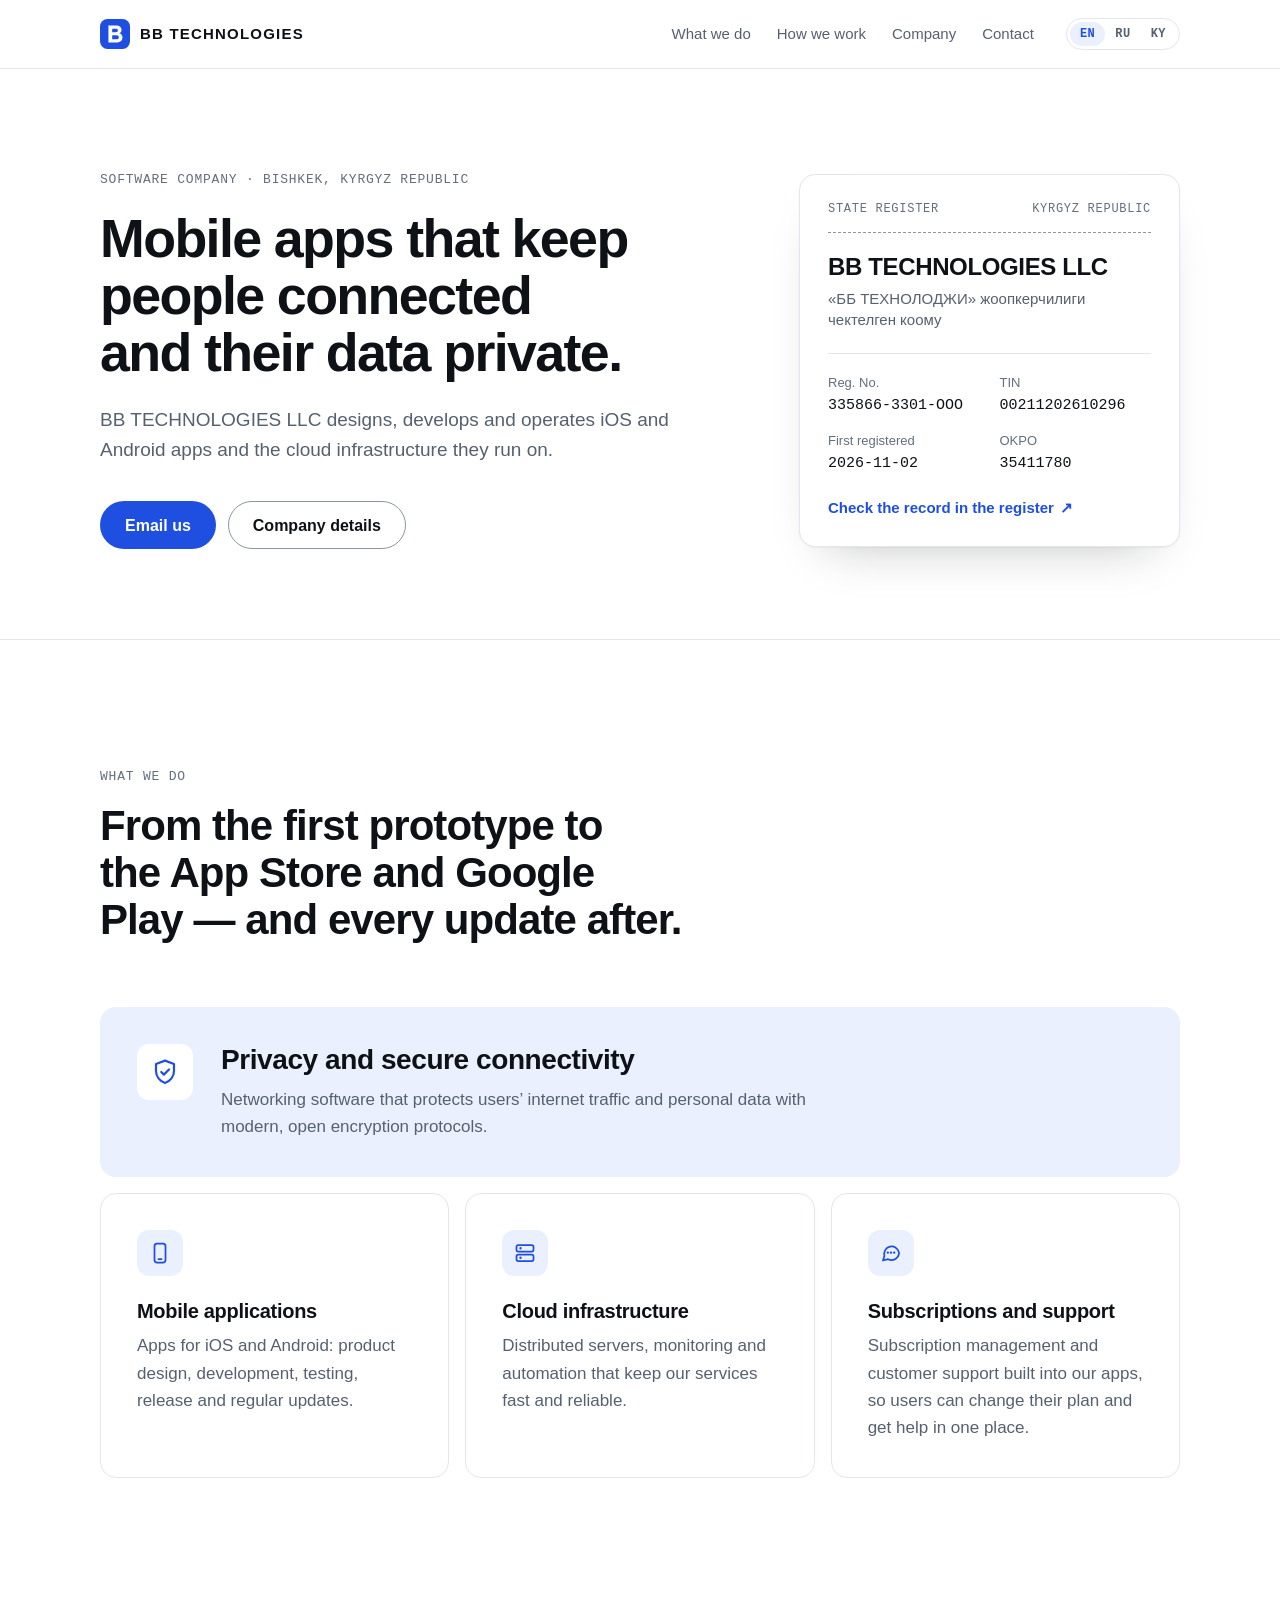
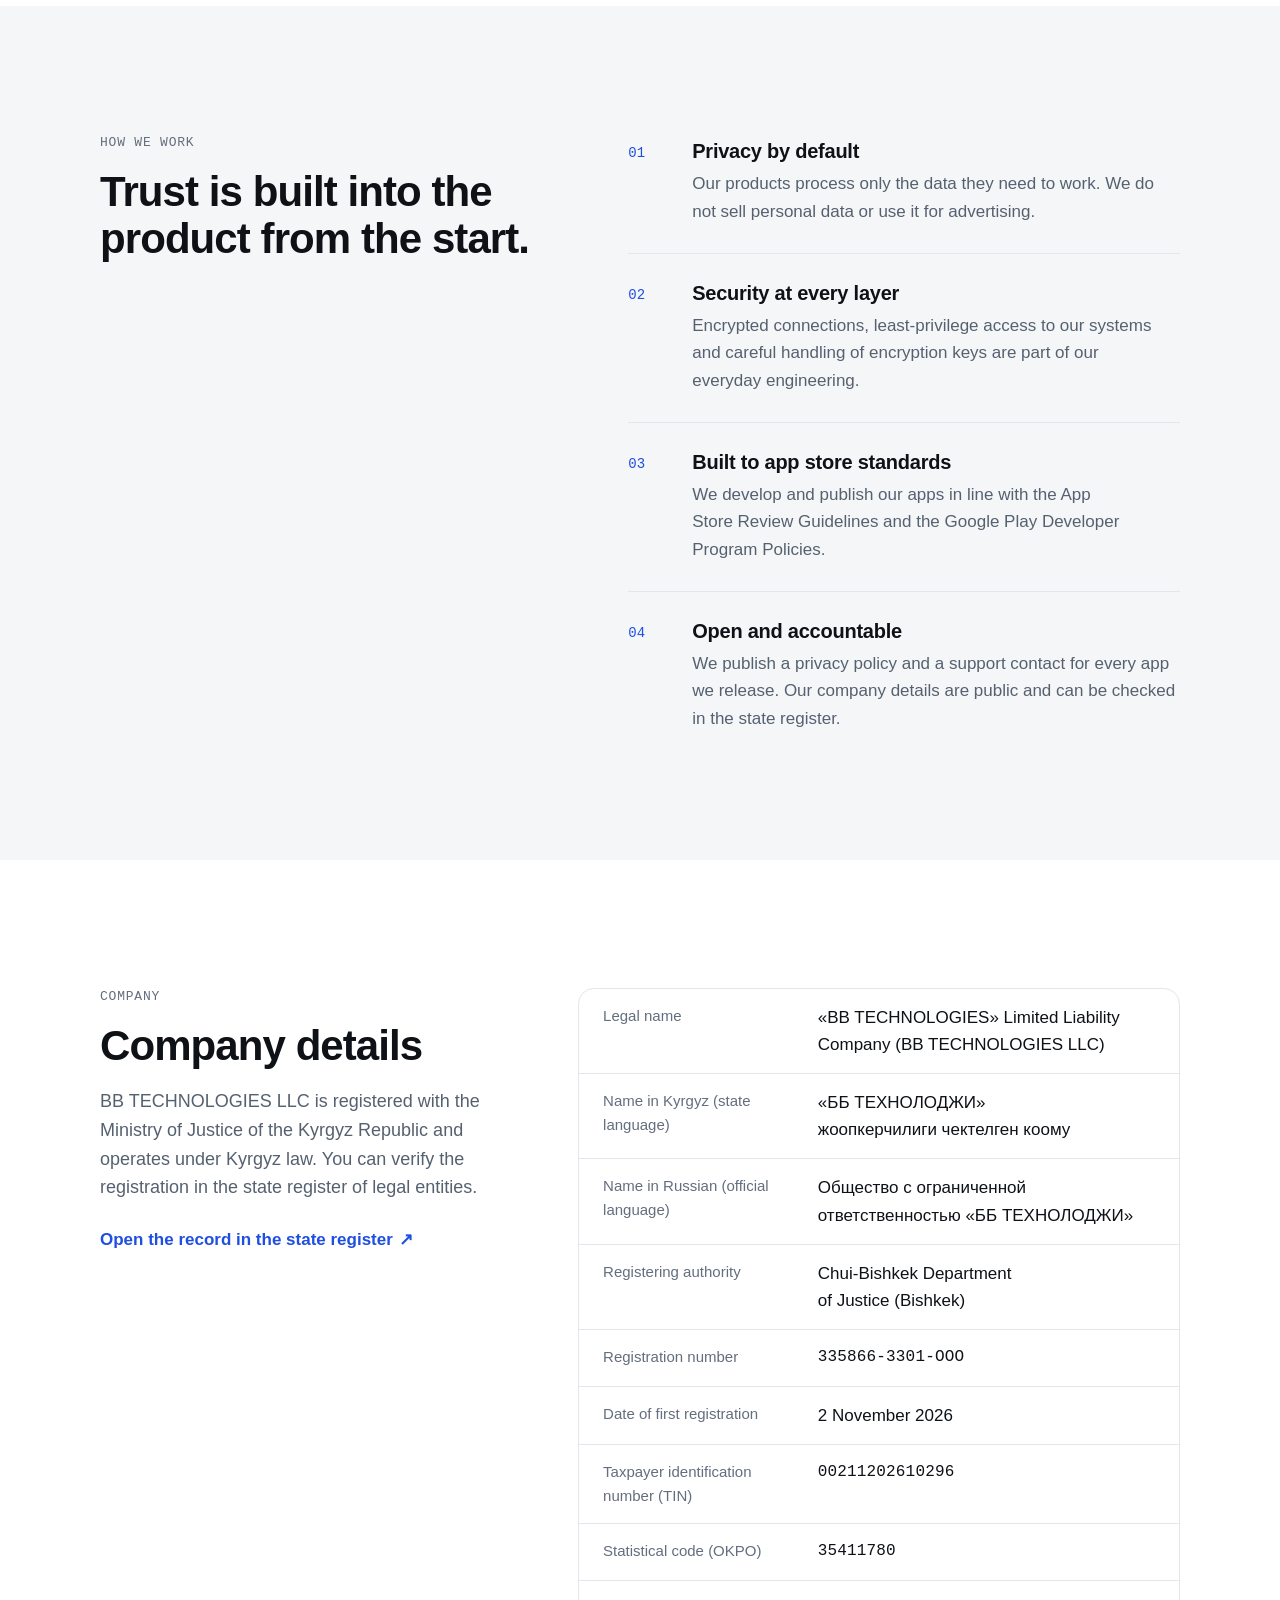
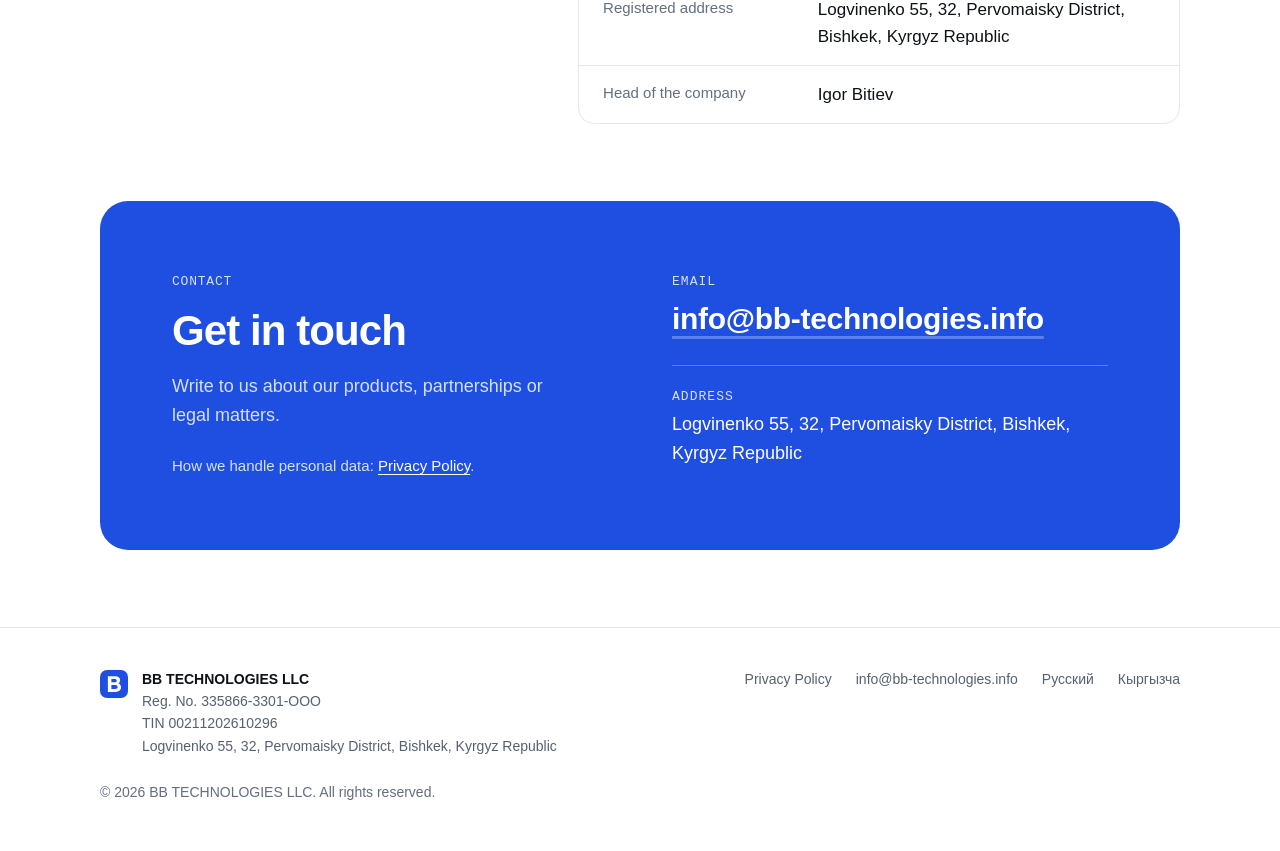
==== index.html @ 293d9f36 "Update website (2026-11-06) Co-Authored-By: Claude Opus 5.5 <noreply@anthropic.com>" ====
<!doctype html>
<html lang="en">
<head>
<meta charset="utf-8">
<meta name="viewport" content="width=device-width, initial-scale=1">
<meta http-equiv="Content-Security-Policy" content="default-src 'none'; img-src 'self' data:; style-src 'self'; base-uri 'none'; form-action 'none'">
<meta name="referrer" content="strict-origin-when-cross-origin">
<title>BB TECHNOLOGIES LLC — mobile apps and secure connectivity</title>
<meta name="description" content="BB TECHNOLOGIES LLC is a software company in Bishkek, Kyrgyz Republic. We build and operate iOS and Android apps and the cloud infrastructure they run on.">
<link rel="canonical" href="https://bb-technologies.info/">
<link rel="alternate" hreflang="en" href="https://bb-technologies.info/">
<link rel="alternate" hreflang="ru" href="https://bb-technologies.info/ru/">
<link rel="alternate" hreflang="ky" href="https://bb-technologies.info/ky/">
<link rel="alternate" hreflang="x-default" href="https://bb-technologies.info/">
<meta name="theme-color" media="(prefers-color-scheme: light)" content="#ffffff">
<meta name="theme-color" media="(prefers-color-scheme: dark)" content="#0b0e13">
<meta property="og:type" content="website">
<meta property="og:site_name" content="BB TECHNOLOGIES">
<meta property="og:title" content="BB TECHNOLOGIES LLC — mobile apps and secure connectivity">
<meta property="og:description" content="BB TECHNOLOGIES LLC is a software company in Bishkek, Kyrgyz Republic. We build and operate iOS and Android apps and the cloud infrastructure they run on.">
<meta property="og:locale" content="en_US">
<meta property="og:url" content="https://bb-technologies.info/">
<meta property="og:locale:alternate" content="ru_RU">
<meta property="og:locale:alternate" content="ky_KG">
<meta property="og:image" content="https://bb-technologies.info/assets/og.png">
<meta property="og:image:width" content="1200">
<meta property="og:image:height" content="630">
<meta name="twitter:card" content="summary_large_image">
<link rel="icon" href="/favicon.ico" sizes="32x32">
<link rel="icon" href="/assets/favicon.svg" type="image/svg+xml">
<link rel="apple-touch-icon" href="/assets/apple-touch-icon.png">
<link rel="stylesheet" href="/assets/site.css?v=ba6f74b566">
<script type="application/ld+json">
{
  "@context": "https://schema.org",
  "@type": "Organization",
  "@id": "https://bb-technologies.info/#organization",
  "name": "BB TECHNOLOGIES LLC",
  "legalName": "«BB TECHNOLOGIES» Limited Liability Company",
  "alternateName": [
    "BB TECHNOLOGIES",
    "«ББ ТЕХНОЛОДЖИ» жоопкерчилиги чектелген коому",
    "Общество с ограниченной ответственностью «ББ ТЕХНОЛОДЖИ»"
  ],
  "url": "https://bb-technologies.info/",
  "email": "info@bb-technologies.info",
  "foundingDate": "2026-11-02",
  "taxID": "00211202610296",
  "identifier": [
    {
      "@type": "PropertyValue",
      "propertyID": "Registration number",
      "value": "335866-3301-OOO"
    },
    {
      "@type": "PropertyValue",
      "propertyID": "OKPO",
      "value": "35411780"
    }
  ],
  "address": {
    "@type": "PostalAddress",
    "streetAddress": "Logvinenko 55, 32",
    "addressLocality": "Bishkek",
    "addressCountry": "KG"
  },
  "sameAs": [
    "https://record.minjust.gov.kg/view/00211202610296"
  ],
  "logo": "https://bb-technologies.info/assets/logo-512.png"
}
</script>
</head>
<body>
<a class="skip" href="#main">Skip to content</a>
<header class="site-header">
  <div class="container header-inner">
    <a class="brand" href="/" aria-label="BB TECHNOLOGIES, home page">
      <svg class="brand-mark" viewBox="0 0 32 32" aria-hidden="true" focusable="false"><rect class="tile" width="32" height="32" rx="8"/><path class="glyph" fill-rule="evenodd" d="M9 7h8.4c3.4 0 5.6 1.8 5.6 4.6 0 1.7-.9 3-2.4 3.6 2 .6 3.4 2.3 3.4 4.5 0 3.2-2.5 5.3-6.2 5.3H9V7Zm4 3.4V14h4c1.3 0 2.1-.7 2.1-1.8s-.8-1.8-2.1-1.8h-4Zm0 6.8v4.4h4.6c1.6 0 2.5-.8 2.5-2.2s-.9-2.2-2.5-2.2H13Z"/></svg>
      <span class="brand-name"><b>BB</b> TECHNOLOGIES</span>
    </a>
    <nav class="nav" aria-label="Main">
      <a href="/#services">What we do</a>
      <a href="/#approach">How we work</a>
      <a href="/#company">Company</a>
      <a href="/#contact">Contact</a>
    </nav>
    <nav class="lang" aria-label="Language">
      <a href="/" hreflang="en" lang="en" title="English" aria-current="page">EN</a>
      <a href="/ru/" hreflang="ru" lang="ru" title="Русский">RU</a>
      <a href="/ky/" hreflang="ky" lang="ky" title="Кыргызча">KY</a>
    </nav>
  </div>
</header>
<main id="main">
<section class="hero">
  <div class="container hero-inner">
    <div class="hero-copy">
      <p class="label">Software company · Bishkek, Kyrgyz Republic</p>
      <h1>Mobile apps that keep people connected and their data private.</h1>
      <p class="lead"><span class="nw">BB TECHNOLOGIES LLC</span> designs, develops and operates iOS and Android apps and the cloud infrastructure they run on.</p>
      <div class="actions">
        <a class="btn btn-primary" href="mailto:info@bb-technologies.info">Email us</a>
        <a class="btn btn-ghost" href="#company">Company details</a>
      </div>
    </div>
    <div class="hero-art">
      <aside class="regcard" aria-labelledby="regcard-name">
        <p class="regcard-top"><span>State register</span><span>Kyrgyz Republic</span></p>
        <p class="regcard-name" id="regcard-name"><span class="nw">BB TECHNOLOGIES LLC</span></p>
        <p class="regcard-alt" lang="ky"><span class="nw">«ББ ТЕХНОЛОДЖИ»</span> жоопкерчилиги чектелген коому</p>
        <dl class="regcard-ids">
          <div><dt>Reg. No.</dt><dd>335866-3301-OOO</dd></div>
          <div><dt>TIN</dt><dd>00211202610296</dd></div>
          <div><dt>First registered</dt><dd><time datetime="2026-11-02">2026-11-02</time></dd></div>
          <div><dt>OKPO</dt><dd>35411780</dd></div>
        </dl>
        <a class="regcard-link" href="https://record.minjust.gov.kg/view/00211202610296" rel="noopener noreferrer">Check the record in the register</a>
      </aside>
    </div>
  </div>
</section>

<section id="services" class="section" aria-labelledby="services-title">
  <div class="container">
    <div class="section-head">
      <p class="label">What we do</p>
      <h2 id="services-title">From the first prototype to the App Store and Google Play — and every update after.</h2>
    </div>
    <div class="cards">
      <article class="card card-lead">
        <svg class="icon" viewBox="0 0 24 24" aria-hidden="true" focusable="false"><path d="M12 2.9 4.8 5.6v5.5c0 4.4 3 8.3 7.2 9.7 4.2-1.4 7.2-5.3 7.2-9.7V5.6L12 2.9Z"/><path d="m9 12 2.1 2.1L15.2 10"/></svg>
        <h3>Privacy and secure connectivity</h3>
        <p>Networking software that protects users’ internet traffic and personal data with modern, open encryption protocols.</p>
      </article>
      <article class="card">
        <svg class="icon" viewBox="0 0 24 24" aria-hidden="true" focusable="false"><rect x="6.5" y="2.5" width="11" height="19" rx="2.6"/><path d="M10.5 18.2h3"/></svg>
        <h3>Mobile applications</h3>
        <p>Apps for iOS and Android: product design, development, testing, release and regular updates.</p>
      </article>
      <article class="card">
        <svg class="icon" viewBox="0 0 24 24" aria-hidden="true" focusable="false"><rect x="3.5" y="4" width="17" height="6.5" rx="1.8"/><rect x="3.5" y="13.5" width="17" height="6.5" rx="1.8"/><path class="pt" d="M7.5 7.25h.01M7.5 16.75h.01"/></svg>
        <h3>Cloud infrastructure</h3>
        <p>Distributed servers, monitoring and automation that keep our services fast and reliable.</p>
      </article>
      <article class="card">
        <svg class="icon" viewBox="0 0 24 24" aria-hidden="true" focusable="false"><path d="M20 11.5a7.5 7.5 0 0 1-10.9 6.7L4 19.5l1.4-4.6A7.5 7.5 0 1 1 20 11.5Z"/><path class="pt" d="M8.8 11.6h.01M12 11.6h.01M15.2 11.6h.01"/></svg>
        <h3>Subscriptions and support</h3>
        <p>Subscription management and customer support built into our apps, so users can change their plan and get help in one place.</p>
      </article>
    </div>
  </div>
</section>

<section id="approach" class="section section-subtle" aria-labelledby="approach-title">
  <div class="container approach">
    <div class="section-head">
      <p class="label">How we work</p>
      <h2 id="approach-title">Trust is built into the product from the start.</h2>
    </div>
    <ol class="principles">
      <li>
        <span class="num" aria-hidden="true">01</span>
        <div>
          <h3>Privacy by default</h3>
          <p>Our products process only the data they need to work. We do not sell personal data or use it for advertising.</p>
        </div>
      </li>
      <li>
        <span class="num" aria-hidden="true">02</span>
        <div>
          <h3>Security at every layer</h3>
          <p>Encrypted connections, least-privilege access to our systems and careful handling of encryption keys are part of our everyday engineering.</p>
        </div>
      </li>
      <li>
        <span class="num" aria-hidden="true">03</span>
        <div>
          <h3>Built to app store standards</h3>
          <p>We develop and publish our apps in line with the App Store Review Guidelines and the Google Play Developer Program Policies.</p>
        </div>
      </li>
      <li>
        <span class="num" aria-hidden="true">04</span>
        <div>
          <h3>Open and accountable</h3>
          <p>We publish a privacy policy and a support contact for every app we release. Our company details are public and can be checked in the state register.</p>
        </div>
      </li>
    </ol>
  </div>
</section>

<section id="company" class="section" aria-labelledby="company-title">
  <div class="container company">
    <div class="section-head">
      <p class="label">Company</p>
      <h2 id="company-title">Company details</h2>
      <p><span class="nw">BB TECHNOLOGIES LLC</span> is registered with the Ministry of Justice of the Kyrgyz Republic and operates under Kyrgyz law. You can verify the registration in the state register of legal entities.</p>
      <a class="link-arrow" href="https://record.minjust.gov.kg/view/00211202610296" rel="noopener noreferrer">Open the record in the state register</a>
    </div>
    <dl class="details">
      <div><dt>Legal name</dt><dd>«<span class="nw">BB TECHNOLOGIES</span>» Limited Liability Company (<span class="nw">BB TECHNOLOGIES LLC</span>)</dd></div>
      <div><dt>Name in Kyrgyz (state language)</dt><dd lang="ky"><span class="nw">«ББ ТЕХНОЛОДЖИ»</span> жоопкерчилиги чектелген коому</dd></div>
      <div><dt>Name in Russian (official language)</dt><dd lang="ru">Общество с ограниченной ответственностью <span class="nw">«ББ ТЕХНОЛОДЖИ»</span></dd></div>
      <div><dt>Registering authority</dt><dd>Chui-Bishkek Department of Justice (Bishkek)</dd></div>
      <div><dt>Registration number</dt><dd class="id">335866-3301-OOO</dd></div>
      <div><dt>Date of first registration</dt><dd>2 November 2026</dd></div>
      <div><dt>Taxpayer identification number (TIN)</dt><dd class="id">00211202610296</dd></div>
      <div><dt>Statistical code (OKPO)</dt><dd class="id">35411780</dd></div>
      <div><dt>Registered address</dt><dd><span class="nw">Logvinenko 55, 32</span>, <span class="nw">Pervomaisky District</span>, <span class="nw">Bishkek</span>, <span class="nw">Kyrgyz Republic</span></dd></div>
      <div><dt>Head of the company</dt><dd>Igor Bitiev</dd></div>
    </dl>
  </div>
</section>

<section id="contact" class="section section-contact" aria-labelledby="contact-title">
  <div class="container">
    <div class="contact-card">
      <div>
        <p class="label">Contact</p>
        <h2 id="contact-title">Get in touch</h2>
        <p>Write to us about our products, partnerships or legal matters.</p>
        <p class="contact-note">How we handle personal data: <a href="/privacy/">Privacy Policy</a>.</p>
      </div>
      <ul class="contact-list">
        <li><span class="k">Email</span><a class="v big" href="mailto:info@bb-technologies.info">info@<wbr>bb-technologies.info</a></li>
        
        <li><span class="k">Address</span><span class="v"><span class="nw">Logvinenko 55, 32</span>, <span class="nw">Pervomaisky District</span>, <span class="nw">Bishkek</span>, <span class="nw">Kyrgyz Republic</span></span></li>
      </ul>
    </div>
  </div>
</section>
</main>
<footer class="site-footer">
  <div class="container footer-inner">
    <div class="footer-brand">
      <svg class="brand-mark" viewBox="0 0 32 32" aria-hidden="true" focusable="false"><rect class="tile" width="32" height="32" rx="8"/><path class="glyph" fill-rule="evenodd" d="M9 7h8.4c3.4 0 5.6 1.8 5.6 4.6 0 1.7-.9 3-2.4 3.6 2 .6 3.4 2.3 3.4 4.5 0 3.2-2.5 5.3-6.2 5.3H9V7Zm4 3.4V14h4c1.3 0 2.1-.7 2.1-1.8s-.8-1.8-2.1-1.8h-4Zm0 6.8v4.4h4.6c1.6 0 2.5-.8 2.5-2.2s-.9-2.2-2.5-2.2H13Z"/></svg>
      <p><strong class="nw">BB TECHNOLOGIES LLC</strong><br><span class="nw">Reg. No. 335866-3301-OOO</span><br><span class="nw">TIN 00211202610296</span><br><span class="nw">Logvinenko 55, 32</span>, <span class="nw">Pervomaisky District</span>, <span class="nw">Bishkek</span>, <span class="nw">Kyrgyz Republic</span></p>
    </div>
    <nav class="footer-nav" aria-label="Footer">
      <a href="/privacy/">Privacy Policy</a>
      <a href="mailto:info@bb-technologies.info">info@bb-technologies.info</a>
      <a href="/ru/" hreflang="ru" lang="ru">Русский</a>
      <a href="/ky/" hreflang="ky" lang="ky">Кыргызча</a>
    </nav>
    <p class="copyright">© 2026 BB TECHNOLOGIES LLC. All rights reserved.</p>
  </div>
</footer>
</body>
</html>
---- assets/site.css ----
/* BB TECHNOLOGIES LLC — website styles.
   No web fonts, no scripts: system fonts only, light and dark themes. */

:root {
  --bg: #ffffff;
  --bg-subtle: #f5f6f8;
  --surface: #ffffff;
  --border: #e3e6eb;
  --border-strong: #8c95a3;
  --text: #0e1217;
  --text-muted: #566170;
  --text-faint: #646e7e;
  --accent: #1f4fe0;
  --accent-hover: #183fb6;
  --accent-soft: #ebf0ff;
  --accent-ink: #ffffff;
  --cta-bg: #1f4fe0;
  --cta-ink: #ffffff;
  --cta-muted: rgba(255, 255, 255, .82);
  --cta-line: rgba(255, 255, 255, .28);
  --shadow-card: 0 1px 2px rgba(14, 18, 23, .04), 0 24px 48px -28px rgba(14, 18, 23, .28);
  --radius: 16px;
  --radius-sm: 10px;
  --container: 1160px;
  --gutter: clamp(16px, 4vw, 40px);
  --section: clamp(72px, 10vw, 128px);
  --font-sans: ui-sans-serif, -apple-system, BlinkMacSystemFont, "Segoe UI", Roboto, "Helvetica Neue", Arial, "Noto Sans", sans-serif;
  --font-mono: ui-monospace, "SF Mono", SFMono-Regular, Menlo, Consolas, "Liberation Mono", monospace;
  color-scheme: light dark;
}

@media screen and (prefers-color-scheme: dark) {
  :root {
    --bg: #0b0e13;
    --bg-subtle: #121722;
    --surface: #131821;
    --border: #212833;
    --border-strong: #5a6474;
    --text: #e8ebf0;
    --text-muted: #a0a9b6;
    --text-faint: #8a94a3;
    --accent: #86a2ff;
    --accent-hover: #a7bbff;
    --accent-soft: #161f36;
    --accent-ink: #0b0e13;
    --cta-bg: #1e3fae;
    --cta-ink: #ffffff;
    --cta-muted: rgba(255, 255, 255, .8);
    --cta-line: rgba(255, 255, 255, .24);
    --shadow-card: none;
  }
}

*, *::before, *::after { box-sizing: border-box; }

html {
  -webkit-text-size-adjust: 100%;
  text-size-adjust: 100%;
  scroll-behavior: smooth;
  scroll-padding-top: 88px;
}
@media (prefers-reduced-motion: reduce) {
  html { scroll-behavior: auto; }
  *, *::before, *::after { transition: none !important; }
}

body {
  margin: 0;
  background: var(--bg);
  color: var(--text);
  font: 400 17px/1.6 var(--font-sans);
  -webkit-font-smoothing: antialiased;
  -moz-osx-font-smoothing: grayscale;
}

img, svg { display: block; max-width: 100%; }

a {
  color: var(--accent);
  text-decoration-thickness: 1px;
  text-underline-offset: .2em;
}
a:hover { color: var(--accent-hover); }

:focus-visible {
  outline: 2px solid var(--accent);
  outline-offset: 3px;
  border-radius: 4px;
}

h1, h2, h3 {
  margin: 0;
  font-weight: 700;
  letter-spacing: -0.022em;
  line-height: 1.12;
  text-wrap: balance;
  overflow-wrap: break-word;
}
p { margin: 0; text-wrap: pretty; }
p, dd, li { overflow-wrap: break-word; }
strong { font-weight: 600; }
.nw { white-space: nowrap; }

.container {
  width: 100%;
  max-width: var(--container);
  margin-inline: auto;
  padding-inline: var(--gutter);
}

.skip {
  position: absolute;
  left: 12px;
  top: -60px;
  z-index: 100;
  padding: 10px 16px;
  border-radius: 8px;
  background: var(--text);
  color: var(--bg);
  text-decoration: none;
  font-weight: 600;
}
.skip:focus { top: 12px; color: var(--bg); }

/* ---------- Header ---------- */

.site-header {
  position: sticky;
  top: 0;
  z-index: 50;
  background: var(--bg);
  background: color-mix(in srgb, var(--bg) 86%, transparent);
  -webkit-backdrop-filter: saturate(1.4) blur(12px);
  backdrop-filter: saturate(1.4) blur(12px);
  border-bottom: 1px solid var(--border);
}

.header-inner {
  display: flex;
  align-items: center;
  gap: 20px;
  height: 68px;
}

.brand {
  display: inline-flex;
  align-items: center;
  gap: 10px;
  margin-right: auto;
  color: var(--text);
  text-decoration: none;
}
.brand:hover { color: var(--text); }

/* The mark keeps the same colours as the favicon and logo in both themes. */
.brand-mark { width: 30px; height: 30px; flex: none; }
.brand-mark .tile { fill: #1f4fe0; }
.brand-mark .glyph { fill: #ffffff; }

.brand-name {
  font-size: 15px;
  font-weight: 600;
  letter-spacing: .08em;
  white-space: nowrap;
}
.brand-name b { font-weight: 800; }

.nav { display: flex; gap: 2px; }
.nav a {
  padding: 8px 12px;
  border-radius: 8px;
  color: var(--text-muted);
  font-size: 15px;
  text-decoration: none;
  white-space: nowrap;
}
.nav a:hover { color: var(--text); background: var(--bg-subtle); }

.lang {
  display: inline-flex;
  flex: none;
  padding: 3px;
  border: 1px solid var(--border);
  border-radius: 999px;
}
.lang a {
  padding: 4px 10px;
  border-radius: 999px;
  color: var(--text-muted);
  font: 600 12px/1.4 var(--font-mono);
  letter-spacing: .04em;
  text-decoration: none;
}
.lang a:hover { color: var(--text); }
.lang a[aria-current] { background: var(--accent-soft); color: var(--accent); }

@media (max-width: 960px) {
  html { scroll-padding-top: 16px; }
  .site-header { position: static; }
  .header-inner { flex-wrap: wrap; height: auto; padding-block: 12px 0; row-gap: 4px; }
  .nav {
    order: 3;
    width: calc(100% + 24px);
    margin-inline: -12px;
    padding-bottom: 6px;
    overflow-x: auto;
    scrollbar-width: none;
  }
  .nav::-webkit-scrollbar { display: none; }
}
@media (max-width: 400px) {
  .header-inner { column-gap: 10px; }
  .brand { gap: 8px; }
  .brand-mark { width: 26px; height: 26px; }
  .brand-name { font-size: 13px; letter-spacing: .05em; }
  .lang a { padding: 4px 7px; }
}
@media (max-width: 320px) {
  .brand-name { letter-spacing: 0; }
  .lang a { padding: 4px 5px; }
  .header-inner { column-gap: 8px; }
}
@media (forced-colors: active) {
  .lang a[aria-current] { text-decoration: underline; text-underline-offset: 3px; }
}

/* ---------- Common ---------- */

.label {
  color: var(--text-faint);
  font: 500 13px/1.4 var(--font-mono);
  letter-spacing: .06em;
  text-transform: uppercase;
}

.btn {
  display: inline-flex;
  align-items: center;
  justify-content: center;
  gap: 8px;
  min-height: 48px;
  padding: 0 24px;
  border: 1px solid transparent;
  border-radius: 999px;
  font-size: 16px;
  font-weight: 600;
  text-decoration: none;
  transition: background-color .15s ease, border-color .15s ease, color .15s ease;
}
.btn-primary { background: var(--accent); color: var(--accent-ink); }
.btn-primary:hover { background: var(--accent-hover); color: var(--accent-ink); }
.btn-ghost { border-color: var(--border-strong); color: var(--text); }
.btn-ghost:hover { border-color: var(--text); color: var(--text); }

.actions {
  display: flex;
  flex-wrap: wrap;
  gap: 12px;
  margin-top: 36px;
}

.link-arrow {
  display: inline-flex;
  gap: 6px;
  margin-top: 24px;
  font-weight: 600;
  text-decoration: none;
}
.link-arrow::after { content: "↗"; content: "↗" / ""; }
.link-arrow:hover { text-decoration: underline; }

/* ---------- Hero ---------- */

.hero { padding-block: clamp(48px, 8vw, 104px) clamp(56px, 7vw, 96px); }

.hero-inner {
  display: grid;
  grid-template-columns: minmax(0, 1.25fr) minmax(0, .75fr);
  gap: clamp(32px, 5vw, 72px);
  align-items: center;
}

.hero h1 {
  margin-top: 20px;
  font-size: clamp(34px, 4.2vw, 56px);
  letter-spacing: -0.03em;
  line-height: 1.06;
}

.lead {
  max-width: 34em;
  margin-top: 24px;
  color: var(--text-muted);
  font-size: clamp(17px, 1.5vw, 19px);
}

.hero-art { justify-self: end; width: 100%; max-width: 440px; }

/* Registry card: the company's identity, as it appears in the state register. */
.regcard {
  padding: 26px 28px 24px;
  border: 1px solid var(--border);
  border-radius: var(--radius);
  background: var(--surface);
  box-shadow: var(--shadow-card);
}
.regcard-top {
  display: flex;
  justify-content: space-between;
  gap: 12px;
  padding-bottom: 14px;
  border-bottom: 1px dashed var(--border-strong);
  color: var(--text-faint);
  font: 500 12px/1.4 var(--font-mono);
  letter-spacing: .06em;
  text-transform: uppercase;
}
.regcard-name {
  margin-top: 20px;
  font-size: 24px;
  font-weight: 700;
  letter-spacing: -0.015em;
  line-height: 1.2;
}
.regcard-alt { margin-top: 6px; color: var(--text-muted); font-size: 15px; line-height: 1.45; }
.regcard-ids {
  display: grid;
  grid-template-columns: repeat(auto-fit, minmax(150px, 1fr));
  gap: 16px 20px;
  margin: 22px 0 0;
  padding-top: 20px;
  border-top: 1px solid var(--border);
}
.regcard-ids dt { color: var(--text-faint); font-size: 13px; line-height: 1.4; }
.regcard-ids dd { margin: 3px 0 0; font: 500 15px/1.4 var(--font-mono); white-space: nowrap; }
.regcard-link { display: inline-flex; gap: 6px; margin-top: 22px; font-size: 15px; font-weight: 600; text-decoration: none; }
.regcard-link::after { content: "↗"; content: "↗" / ""; }
.regcard-link:hover { text-decoration: underline; }

@media (max-width: 860px) {
  .hero-inner { grid-template-columns: minmax(0, 1fr); }
  .hero-art { justify-self: stretch; max-width: none; }
}
@media (max-width: 400px) {
  .regcard { padding: 20px 20px 18px; }
  .regcard-name { font-size: 20px; }
  .regcard-top span + span { display: none; }
}

/* ---------- Sections ---------- */

.section {
  padding-block: var(--section);
  border-top: 1px solid var(--border);
}
.section-subtle { background: var(--bg-subtle); }
.section-subtle, .section-subtle + .section { border-top: 0; }
#company { padding-bottom: clamp(48px, 6vw, 80px); }

.section-head { max-width: 760px; }
.section-head h2 {
  margin-top: 16px;
  font-size: clamp(28px, 3.4vw, 42px);
}
.section-head p:not(.label) {
  margin-top: 18px;
  color: var(--text-muted);
  font-size: 18px;
}

/* Services */

.cards {
  display: grid;
  grid-template-columns: repeat(3, minmax(0, 1fr));
  gap: 16px;
  margin-top: clamp(40px, 5vw, 64px);
}

.card {
  padding: clamp(24px, 3vw, 36px);
  border: 1px solid var(--border);
  border-radius: var(--radius);
  background: var(--surface);
}
.card h3 {
  margin-top: 24px;
  font-size: 20px;
  letter-spacing: -0.015em;
}
.card p { max-width: 36em; margin-top: 10px; color: var(--text-muted); }

.card-lead {
  grid-column: 1 / -1;
  display: grid;
  grid-template-columns: auto minmax(0, 1fr);
  column-gap: 28px;
  align-items: start;
  border-color: transparent;
  background: var(--accent-soft);
}
.card-lead .icon { grid-row: 1 / span 2; width: 56px; height: 56px; padding: 13px; background: var(--surface); }
.card-lead h3, .card-lead p { grid-column: 2; }
.card-lead h3 { margin-top: 0; font-size: clamp(22px, 2.2vw, 28px); }

.icon {
  width: 46px;
  height: 46px;
  padding: 11px;
  border-radius: 12px;
  background: var(--accent-soft);
  color: var(--accent);
  fill: none;
  stroke: currentColor;
  stroke-width: 1.75;
  stroke-linecap: round;
  stroke-linejoin: round;
}
.icon .pt { stroke-width: 2.4; }

@media (max-width: 960px) {
  .cards { grid-template-columns: minmax(0, 1fr); }
  .card-lead { grid-template-columns: minmax(0, 1fr); }
  .card-lead .icon { grid-row: auto; }
  .card-lead h3, .card-lead p { grid-column: 1; }
  .card-lead h3 { margin-top: 20px; }
}

/* Approach */

.approach {
  display: grid;
  grid-template-columns: minmax(0, .9fr) minmax(0, 1.1fr);
  gap: clamp(32px, 6vw, 96px);
  align-items: start;
}
.approach .section-head { position: sticky; top: 108px; }

.principles {
  display: grid;
  margin: 0;
  padding: 0;
  list-style: none;
}
.principles li {
  display: grid;
  grid-template-columns: 52px minmax(0, 1fr);
  gap: 12px;
  padding-block: 28px;
  border-top: 1px solid var(--border);
}
.principles li:first-child { padding-top: 6px; border-top: 0; }
.principles li:last-child { padding-bottom: 0; }
.principles .num {
  color: var(--accent);
  font: 500 14px/1.9 var(--font-mono);
}
.principles h3 { font-size: 20px; letter-spacing: -0.012em; }
.principles p { margin-top: 8px; color: var(--text-muted); }

@media (max-width: 860px) {
  .approach { grid-template-columns: minmax(0, 1fr); }
  .approach .section-head { position: static; }
}

/* Company */

.company {
  display: grid;
  grid-template-columns: minmax(0, .8fr) minmax(0, 1.2fr);
  gap: clamp(32px, 6vw, 96px);
  align-items: start;
}
.company .section-head { position: sticky; top: 108px; }

.details {
  margin: 0;
  overflow: hidden;
  border: 1px solid var(--border);
  border-radius: var(--radius);
  background: var(--surface);
}
.details > div {
  display: grid;
  grid-template-columns: minmax(140px, 36%) minmax(0, 1fr);
  gap: 16px;
  padding: 15px 24px;
  border-top: 1px solid var(--border);
}
.details > div:first-child { border-top: 0; }
.details dt { color: var(--text-faint); font-size: 15px; line-height: 1.6; }
.details dd {
  margin: 0;
  font-weight: 500;
  font-variant-numeric: tabular-nums;
  text-wrap: balance;
}
.details dd.id { font: 500 16px/1.6 var(--font-mono); letter-spacing: .01em; }

@media (max-width: 960px) {
  .approach .section-head, .company .section-head { top: 32px; }
}
@media (max-width: 860px) {
  .company { grid-template-columns: minmax(0, 1fr); }
  .company .section-head { position: static; }
}
@media (max-width: 560px) {
  .details > div { grid-template-columns: minmax(0, 1fr); gap: 2px; padding: 14px 18px; }
}
@media (max-height: 540px) {
  .approach .section-head, .company .section-head { position: static; }
}

/* Contact */

.section-contact { padding-top: 0; padding-bottom: clamp(48px, 6vw, 80px); border-top: 0; }

.contact-card {
  display: grid;
  grid-template-columns: minmax(0, 1fr) minmax(0, 1fr);
  gap: clamp(32px, 5vw, 72px);
  padding: clamp(28px, 6vw, 72px);
  border-radius: 28px;
  background: var(--cta-bg);
  color: var(--cta-ink);
}
.contact-card .label { color: var(--cta-muted); }
.contact-card h2 {
  margin-top: 16px;
  font-size: clamp(28px, 3.4vw, 42px);
}
.contact-card p:not(.label) {
  max-width: 30em;
  margin-top: 18px;
  color: var(--cta-muted);
  font-size: 18px;
}
.contact-card p.contact-note { margin-top: 24px; font-size: 15px; }
.contact-note a { color: var(--cta-ink); text-decoration-color: currentColor; }
.contact-note a:hover { color: var(--cta-ink); }
.contact-card :focus-visible { outline-color: var(--cta-ink); }

.contact-list {
  display: grid;
  gap: 22px;
  align-content: start;
  margin: 0;
  padding: 0;
  list-style: none;
}
.contact-list li {
  display: grid;
  gap: 4px;
  padding-bottom: 22px;
  border-bottom: 1px solid var(--cta-line);
}
.contact-list li:last-child { padding-bottom: 0; border-bottom: 0; }
.contact-list .k {
  color: var(--cta-muted);
  font: 500 13px/1.4 var(--font-mono);
  letter-spacing: .08em;
  text-transform: uppercase;
}
.contact-list .v { color: var(--cta-ink); font-size: 18px; font-weight: 500; }
.contact-list a.v {
  text-decoration: underline;
  text-decoration-color: var(--cta-line);
  text-underline-offset: .22em;
}
.contact-list a.v:hover { color: var(--cta-ink); text-decoration-color: currentColor; }
.contact-list .big {
  font-size: clamp(22px, 2.6vw, 30px);
  font-weight: 650;
  letter-spacing: -0.01em;
}

@media (max-width: 860px) {
  .contact-card { grid-template-columns: minmax(0, 1fr); border-radius: 22px; }
}
@media (max-width: 560px) {
  .section-head h2, .contact-card h2 { font-size: 25px; }
}
@media (max-width: 360px) {
  .contact-list .nw, .details .nw { white-space: normal; }
}

/* ---------- Legal pages ---------- */

.legal { padding-block: clamp(48px, 7vw, 96px) var(--section); }
.legal-inner { max-width: 780px; }
.legal h1 {
  margin-top: 16px;
  font-size: clamp(30px, 4.4vw, 52px);
  letter-spacing: -0.03em;
  hyphens: auto;
}
.legal .subtitle { margin-top: 12px; color: var(--text-muted); font-size: 18px; }
.legal .updated { margin-top: 14px; color: var(--text-faint); font-size: 15px; }
.legal .intro { margin-top: 28px; color: var(--text-muted); font-size: 19px; }
.legal h2 {
  margin-top: 52px;
  font-size: 23px;
  letter-spacing: -0.015em;
}
.legal h2 .n {
  display: inline-block;
  min-width: 28px;
  color: var(--accent);
  font: 500 14px/1 var(--font-mono);
  vertical-align: 3px;
}
.legal p, .legal ul { max-width: 34em; margin-top: 14px; }
.legal ul { padding-left: 1.25em; }
.legal li { margin-top: 8px; padding-left: 4px; }
.legal li::marker { color: var(--text-faint); }
.legal ul ul { margin-top: 8px; }
.legal .toc {
  margin-top: 36px;
  padding: 18px 24px;
  border: 1px solid var(--border);
  border-radius: var(--radius-sm);
}
.legal .toc ol {
  margin: 0;
  padding-left: 1.4em;
  columns: 2 16em;
  column-gap: 32px;
  font-size: 15px;
}
.legal .toc li { margin: 0 0 6px; padding-left: 2px; break-inside: avoid; }
.legal .box {
  margin-top: 56px;
  padding: 22px 26px;
  border: 1px solid var(--border);
  border-radius: var(--radius-sm);
  background: var(--bg-subtle);
}

/* ---------- 404 ---------- */

.notfound { padding-block: clamp(80px, 14vw, 160px); text-align: center; }
.notfound .code { color: var(--accent); font: 600 14px/1 var(--font-mono); letter-spacing: .12em; }
.notfound h1 { margin-top: 18px; font-size: clamp(32px, 4vw, 48px); }
.notfound p:not(.code) { margin-top: 14px; color: var(--text-muted); }
.notfound .actions { justify-content: center; }

/* ---------- Footer ---------- */

.site-footer {
  padding-block: 40px 48px;
  border-top: 1px solid var(--border);
  color: var(--text-muted);
  font-size: 14px;
}

.footer-inner {
  display: grid;
  grid-template-columns: minmax(0, 1fr) auto;
  gap: 24px 40px;
  align-items: start;
}

.footer-brand { display: flex; gap: 14px; align-items: flex-start; }
.footer-brand .brand-mark { width: 28px; height: 28px; margin-top: 2px; }
.footer-brand strong { color: var(--text); }

.footer-nav { display: flex; flex-wrap: wrap; gap: 8px 24px; }
.footer-nav a { color: var(--text-muted); text-decoration: none; }
.footer-nav a:hover { color: var(--text); text-decoration: underline; }

.copyright { grid-column: 1 / -1; color: var(--text-faint); }

@media (max-width: 960px) {
  .footer-inner { grid-template-columns: minmax(0, 1fr); }
}

/* ---------- Print ---------- */

@media print {
  .site-header { position: static; backdrop-filter: none; }
  .nav, .lang, .skip, .actions { display: none; }
  .section, .section-subtle { padding-block: 24px; background: none; }
  .regcard { box-shadow: none; }
  .contact-card { padding: 0; background: none; color: #000; }
  .contact-card .label, .contact-card p:not(.label), .contact-note a, .contact-list .k, .contact-list .v { color: #000; }
}
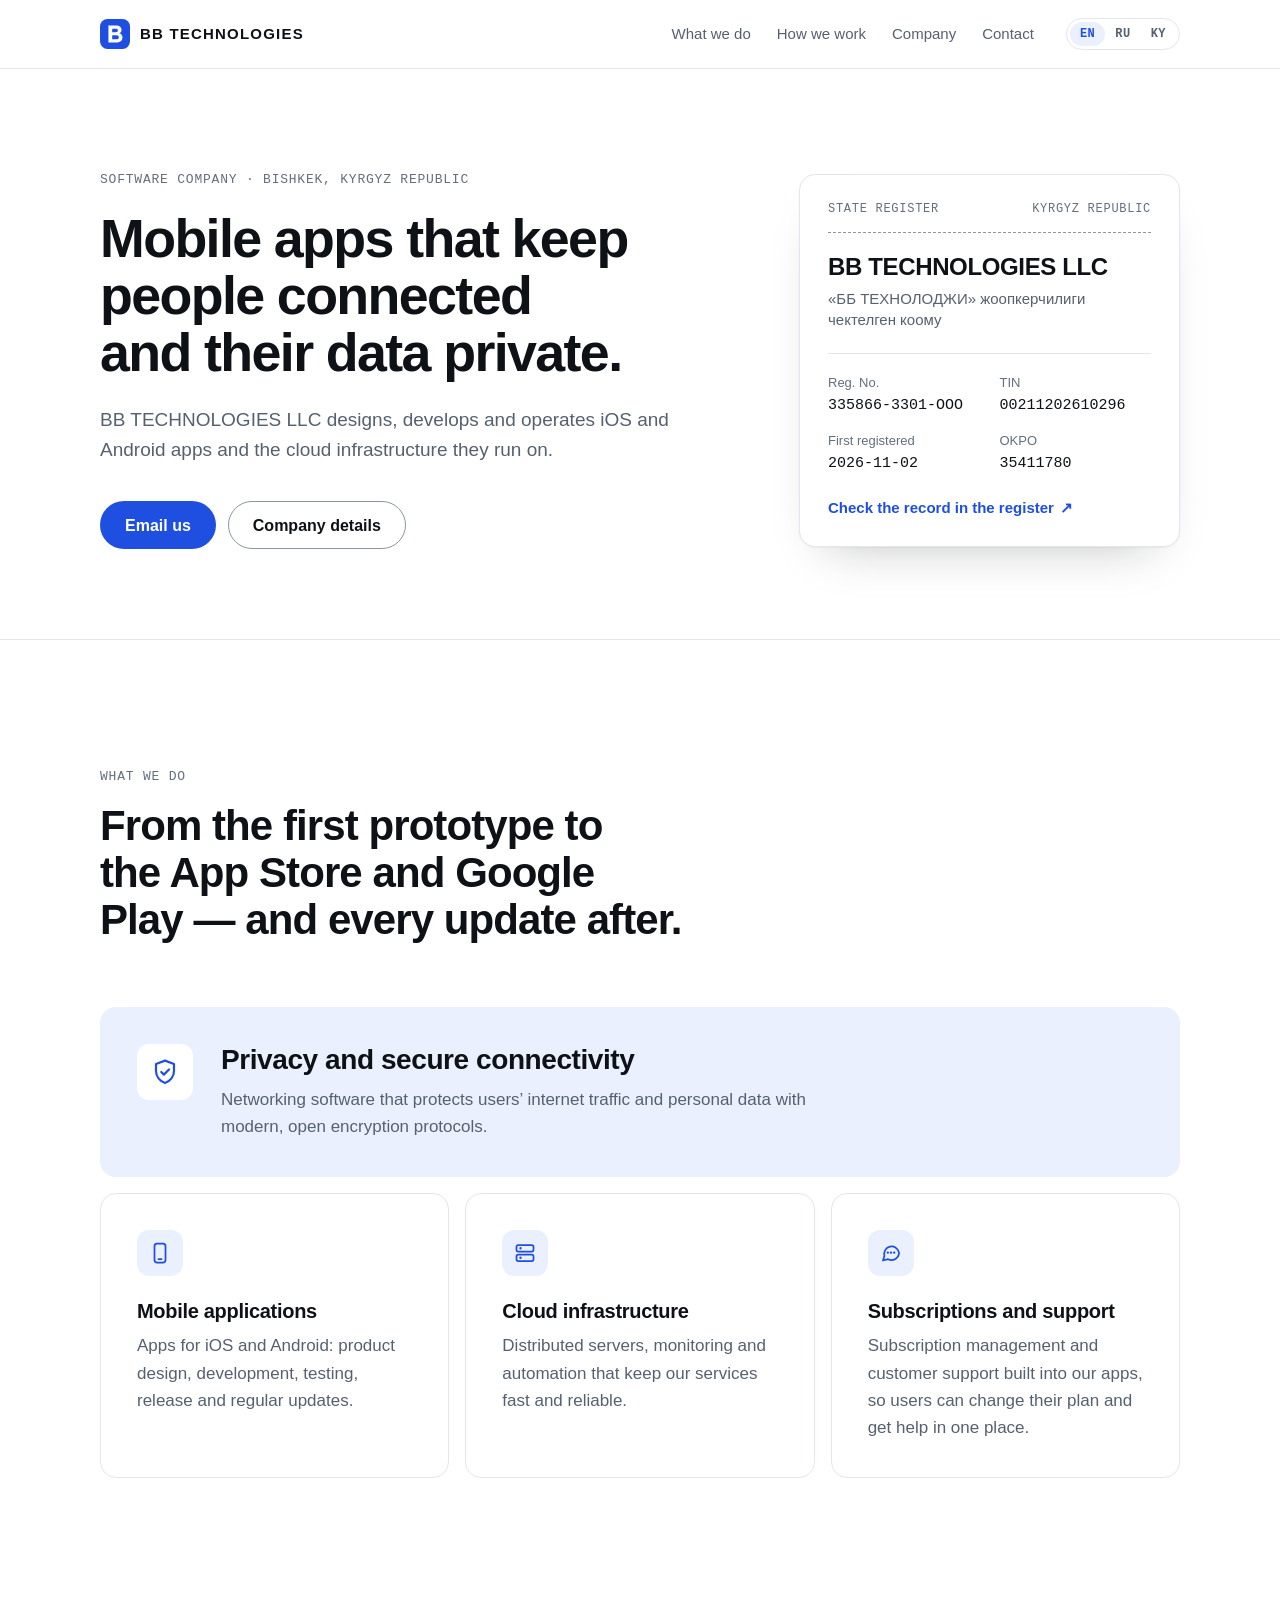
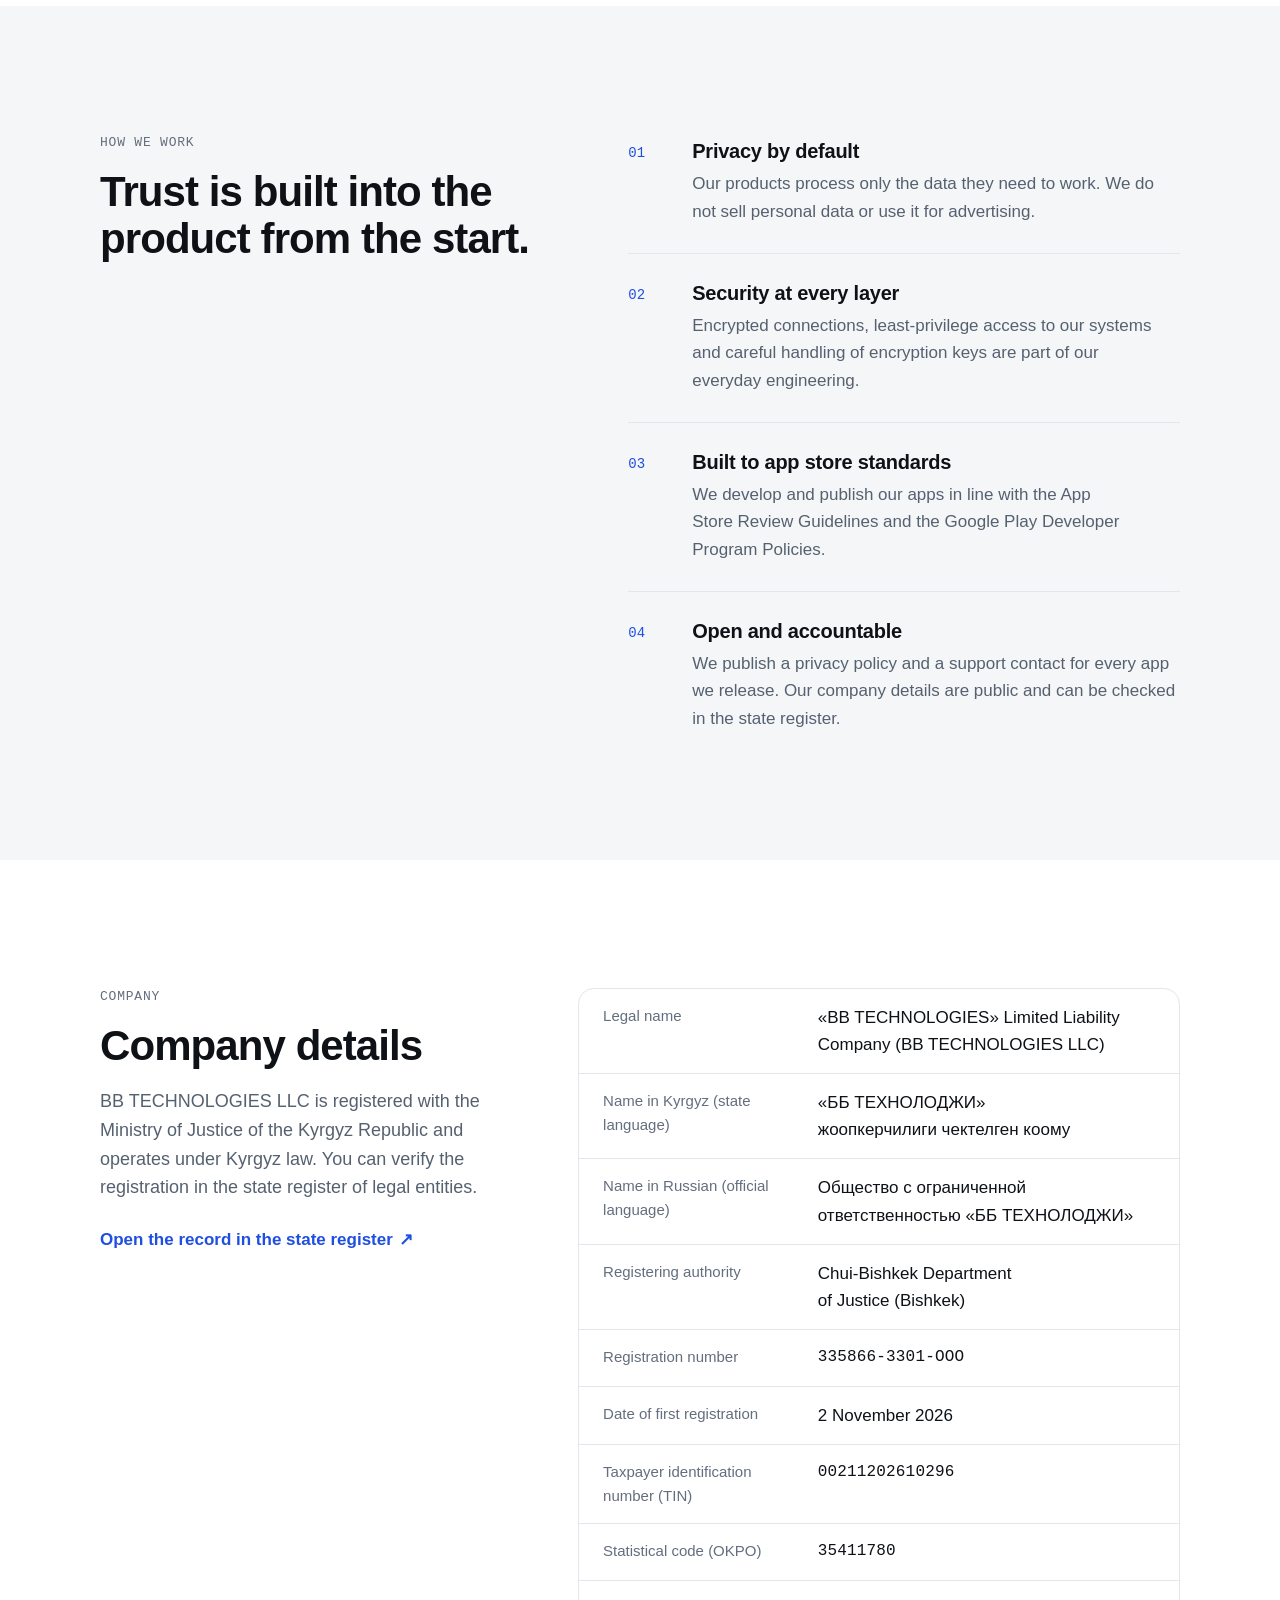
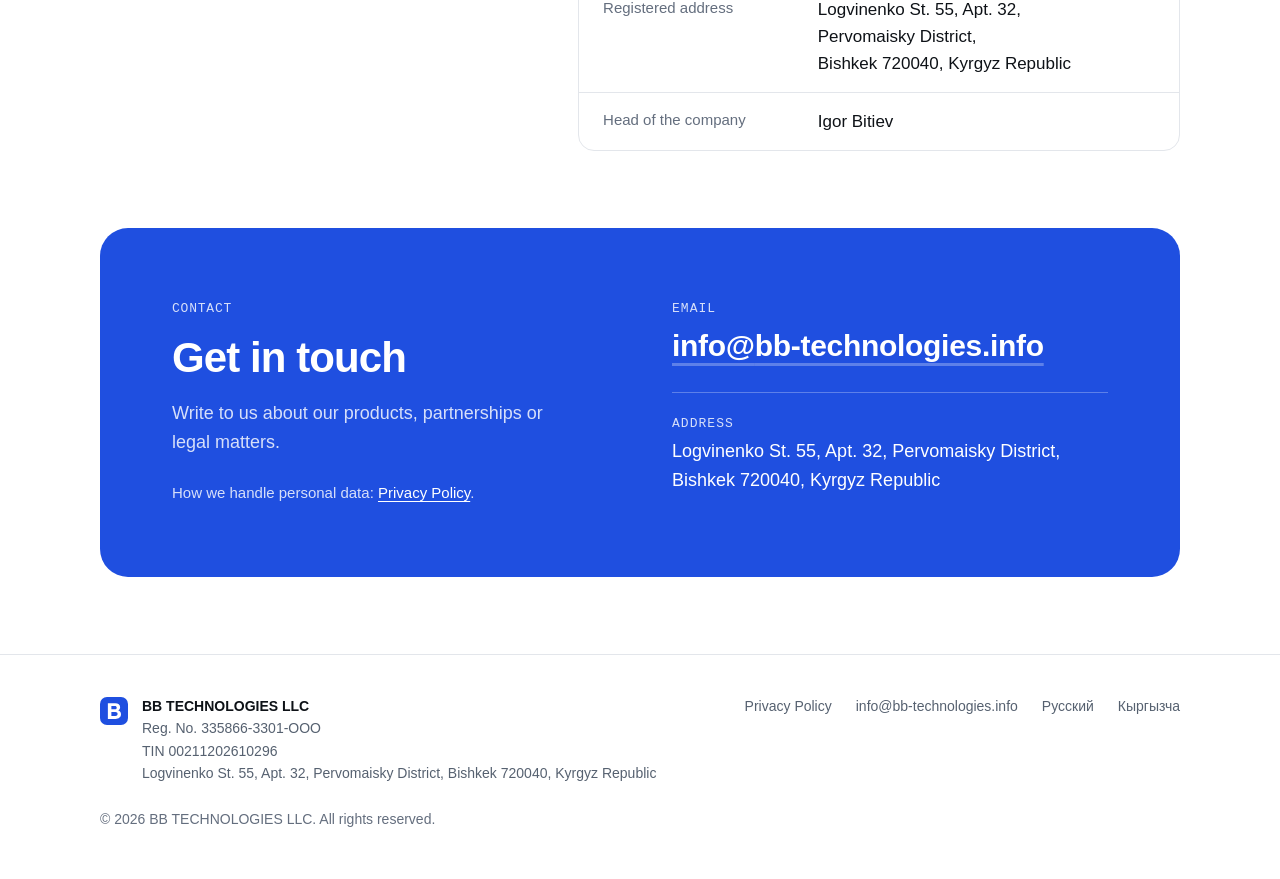
==== commit d0e1d39e: "Update website (2026-11-09) Co-Authored-By: Claude Opus 5.5 <noreply@anthropic.com>" ====
--- a/index.html
+++ b/index.html
@@ -60,9 +60,10 @@
   ],
   "address": {
     "@type": "PostalAddress",
-    "streetAddress": "Logvinenko 55, 32",
+    "streetAddress": "Logvinenko St. 55, Apt. 32",
     "addressLocality": "Bishkek",
-    "addressCountry": "KG"
+    "addressCountry": "KG",
+    "postalCode": "720040"
   },
   "sameAs": [
     "https://record.minjust.gov.kg/view/00211202610296"
@@ -208,7 +209,7 @@
       <div><dt>Date of first registration</dt><dd>2 November 2026</dd></div>
       <div><dt>Taxpayer identification number (TIN)</dt><dd class="id">00211202610296</dd></div>
       <div><dt>Statistical code (OKPO)</dt><dd class="id">35411780</dd></div>
-      <div><dt>Registered address</dt><dd><span class="nw">Logvinenko 55, 32</span>, <span class="nw">Pervomaisky District</span>, <span class="nw">Bishkek</span>, <span class="nw">Kyrgyz Republic</span></dd></div>
+      <div><dt>Registered address</dt><dd><span class="nw">Logvinenko St. 55, Apt. 32</span>, <span class="nw">Pervomaisky District</span>, <span class="nw">Bishkek 720040</span>, <span class="nw">Kyrgyz Republic</span></dd></div>
       <div><dt>Head of the company</dt><dd>Igor Bitiev</dd></div>
     </dl>
   </div>
@@ -226,7 +227,7 @@
       <ul class="contact-list">
         <li><span class="k">Email</span><a class="v big" href="mailto:info@bb-technologies.info">info@<wbr>bb-technologies.info</a></li>
         
-        <li><span class="k">Address</span><span class="v"><span class="nw">Logvinenko 55, 32</span>, <span class="nw">Pervomaisky District</span>, <span class="nw">Bishkek</span>, <span class="nw">Kyrgyz Republic</span></span></li>
+        <li><span class="k">Address</span><span class="v"><span class="nw">Logvinenko St. 55, Apt. 32</span>, <span class="nw">Pervomaisky District</span>, <span class="nw">Bishkek 720040</span>, <span class="nw">Kyrgyz Republic</span></span></li>
       </ul>
     </div>
   </div>
@@ -236,7 +237,7 @@
   <div class="container footer-inner">
     <div class="footer-brand">
       <svg class="brand-mark" viewBox="0 0 32 32" aria-hidden="true" focusable="false"><rect class="tile" width="32" height="32" rx="8"/><path class="glyph" fill-rule="evenodd" d="M9 7h8.4c3.4 0 5.6 1.8 5.6 4.6 0 1.7-.9 3-2.4 3.6 2 .6 3.4 2.3 3.4 4.5 0 3.2-2.5 5.3-6.2 5.3H9V7Zm4 3.4V14h4c1.3 0 2.1-.7 2.1-1.8s-.8-1.8-2.1-1.8h-4Zm0 6.8v4.4h4.6c1.6 0 2.5-.8 2.5-2.2s-.9-2.2-2.5-2.2H13Z"/></svg>
-      <p><strong class="nw">BB TECHNOLOGIES LLC</strong><br><span class="nw">Reg. No. 335866-3301-OOO</span><br><span class="nw">TIN 00211202610296</span><br><span class="nw">Logvinenko 55, 32</span>, <span class="nw">Pervomaisky District</span>, <span class="nw">Bishkek</span>, <span class="nw">Kyrgyz Republic</span></p>
+      <p><strong class="nw">BB TECHNOLOGIES LLC</strong><br><span class="nw">Reg. No. 335866-3301-OOO</span><br><span class="nw">TIN 00211202610296</span><br><span class="nw">Logvinenko St. 55, Apt. 32</span>, <span class="nw">Pervomaisky District</span>, <span class="nw">Bishkek 720040</span>, <span class="nw">Kyrgyz Republic</span></p>
     </div>
     <nav class="footer-nav" aria-label="Footer">
       <a href="/privacy/">Privacy Policy</a>
